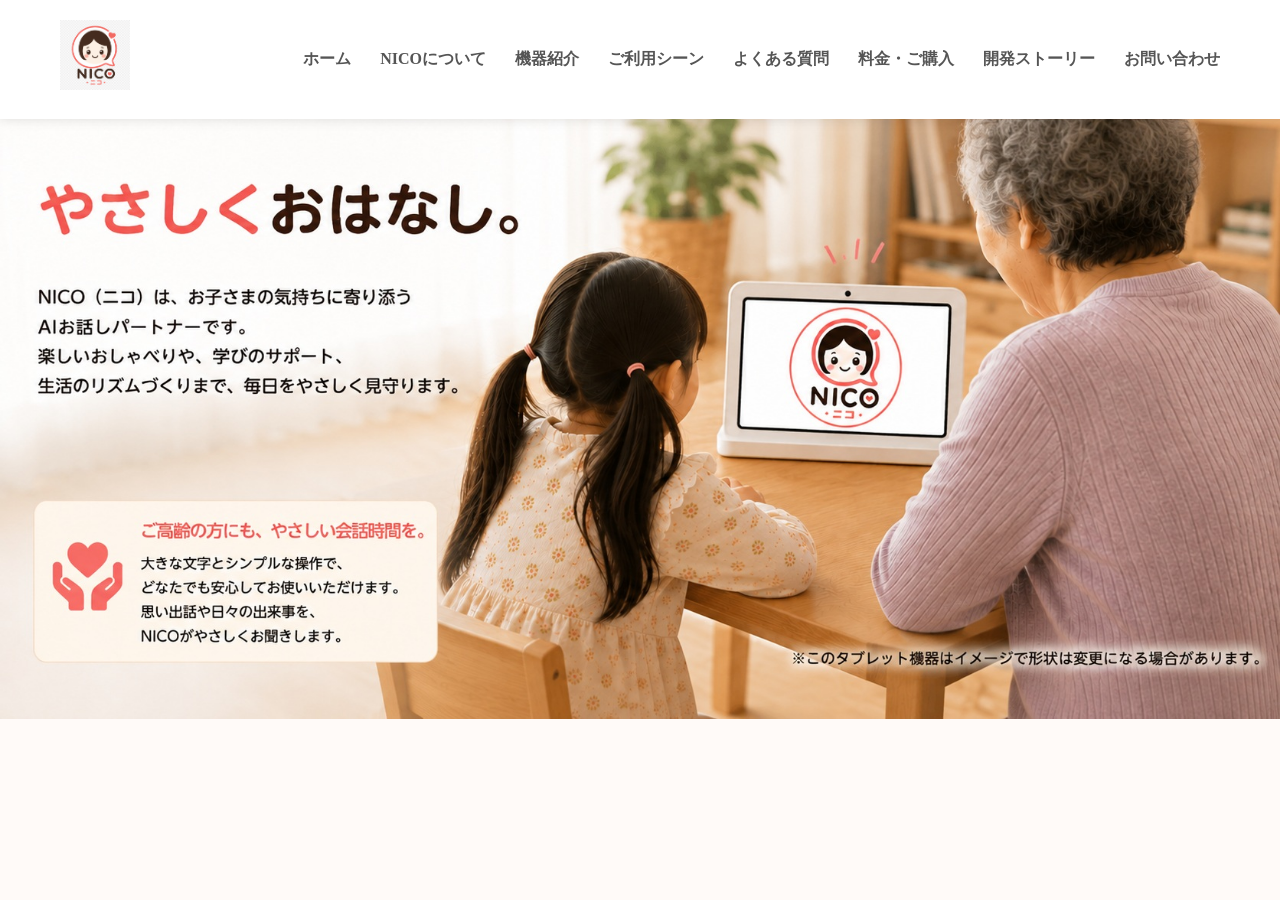
==== index.html @ 1f21d275 "Integrate Google Analytics tracking code Added Google Analytics tracking code to the head section." ====
<!DOCTYPE html>
<html lang="ja">

<head>
<!-- Google tag (gtag.js) -->
<script async src="https://www.googletagmanager.com/gtag/js?id=G-2ZCVPE2921"></script>
<script>
  window.dataLayer = window.dataLayer || [];
  function gtag(){dataLayer.push(arguments);}
  gtag('js', new Date());

  gtag('config', 'G-2ZCVPE2921');
</script>
    
    <meta charset="UTF-8">
    <meta name="viewport" content="width=device-width, initial-scale=1.0">

    <title>NICO | あなたに寄り添うAI</title>

    <link rel="stylesheet" href="style.css">

</head>

<body>

<header>

    <div class="logo">
        <img src="images/nico.png" alt="NICOロゴ">
    </div>

    <nav>

        <a href="#">ホーム</a>
       <a href="pages/about.html">NICOについて</a>
      <a href="pages/device.html">機器紹介</a>
       <a href="pages/scene.html">ご利用シーン</a>
        <a href="pages/faq.html">よくある質問</a>
        <a href="pages/price.html">料金・ご購入</a>
        <a href="pages/story.html">開発ストーリー</a>
        <a href="contact.html">お問い合わせ</a>

    </nav>

</header>


<section class="hero">

    <img src="images/top.jpg" alt="トップ画像">

</section>


<script src="script.js"></script>

</body>

</html>
---- style.css ----
*{
margin:0;
padding:0;
box-sizing:border-box;
}

body{
font-family:"Yu Gothic";
background:#fffaf8;
color:#333;
}

header{

display:flex;
justify-content:space-between;
align-items:center;

padding:20px 60px;

background:white;

position:fixed;
top:0;
width:100%;

box-shadow:0 3px 10px rgba(0,0,0,.08);

z-index:999;
}

.logo{

font-size:36px;

font-weight:bold;

color:#ff6b6b;

}

nav a{

text-decoration:none;

margin-left:25px;

color:#555;

font-weight:bold;

}

nav a:hover{

color:#ff6b6b;

}

.hero{
    width:100%;
    margin-top:110px;
}

.hero img{
    width:100%;
    height:auto;
    display:block;
}

.hero h1{

font-size:70px;

color:#ff6b6b;

margin-bottom:20px;

}

.hero p{

font-size:28px;

line-height:1.8;

}

.btn-area{

margin-top:50px;

}

button{

padding:18px 40px;

font-size:18px;

margin:10px;

border:none;

border-radius:40px;

background:#ff6b6b;

color:white;

cursor:pointer;

transition:.3s;

}

button:hover{

transform:scale(1.08);

}

.about{

padding:180px 50px 120px;

text-align:center;

}

.about h2{

font-size:45px;

margin-bottom:30px;

color:#ff6b6b;

}

.about p{

font-size:24px;

line-height:2.4;

margin-top:50px;

}
.logo img{

height:70px;

}



.overlay{

background:rgba(255,255,255,.75);

width:100%;

height:100%;

display:flex;

flex-direction:column;

justify-content:center;

align-items:center;

}

.feature{

padding:120px 60px;

background:white;

}

.feature h2{

text-align:center;

font-size:48px;

color:#ff6b6b;

margin-bottom:60px;

}

.cards{

display:flex;

gap:30px;

justify-content:center;

flex-wrap:wrap;

}

.card{

width:320px;

padding:40px;

background:#fff6f6;

border-radius:25px;

box-shadow:0 10px 25px rgba(0,0,0,.08);

transition:.3s;

}

.card:hover{

transform:translateY(-10px);

}

.card h3{

font-size:28px;

margin-bottom:20px;

color:#ff6b6b;

}

.card p{

line-height:1.8;

font-size:18px;

}
.about-image{

    width:100%;

    max-width:1000px;

    display:block;

    margin:40px auto;

    border-radius:20px;

    box-shadow:0 10px 30px rgba(0,0,0,.15);

}
.device{

    padding:180px 50px 120px;

    text-align:center;

}

.device h2{

    font-size:45px;

    color:#ff6b6b;

    margin-bottom:40px;

}

.device p{

    font-size:24px;

    line-height:2.2;

}
.device-image{

    width:100%;

    max-width:1000px;

    display:block;

    margin:40px auto;

    border-radius:20px;

    box-shadow:0 10px 30px rgba(0,0,0,.15);

}
.scene{

    padding:180px 50px 120px;

    text-align:center;

}

.scene h2{

    font-size:45px;

    color:#ff6b6b;

    margin-bottom:40px;

}

.scene p{

    font-size:24px;

    line-height:2.2;

    margin-top:30px;

}

.scene-image{

    display:block;

    width:100%;

    max-width:1000px;

    margin:40px auto;

    border-radius:20px;

    box-shadow:0 10px 30px rgba(0,0,0,.15);

}
.price{

    padding:180px 50px 120px;

    text-align:center;

}

.price h2{

    font-size:45px;

    color:#ff6b6b;

    margin-bottom:40px;

}

.price p{

    font-size:24px;

    line-height:2.2;

    margin-top:30px;

}

.price-image{

    display:block;

    width:100%;

    max-width:1000px;

    margin:40px auto;

    border-radius:20px;

    box-shadow:0 10px 30px rgba(0,0,0,.15);

}
.story{

    padding:180px 50px 120px;

    text-align:center;

}

.story h2{

    font-size:45px;

    color:#ff6b6b;

    margin-bottom:40px;

}

.story p{

    font-size:24px;

    line-height:2.2;

    margin-top:30px;

}

.story-image{

    display:block;

    width:100%;

    max-width:1000px;

    margin:40px auto;

    border-radius:20px;

    box-shadow:0 10px 30px rgba(0,0,0,.15);

}
.faq{

    padding:180px 50px 120px;

}

.faq h2{

    text-align:center;

    font-size:45px;

    color:#ff6b6b;

    margin-bottom:50px;

}

.faq-box{

    max-width:1000px;

    margin:auto;

}

.faq-box h3{

    background:#ff6b6b;

    color:white;

    padding:15px 20px;

    border-radius:10px;

    margin-top:25px;

}

.faq-box p{

    background:#fff;

    padding:20px;

    border:1px solid #eee;

    border-radius:0 0 10px 10px;

    line-height:2;

    font-size:20px;

}
/* お問い合わせページ */

.contact{
    padding:180px 50px 120px;
    max-width:900px;
    margin:0 auto;
}

.contact h2{
    text-align:center;
    font-size:45px;
    color:#ff6b6b;
    margin-bottom:20px;
}

.contact-text{
    text-align:center;
    font-size:22px;
    line-height:2;
    margin-bottom:50px;
}

.contact-form{
    display:flex;
    flex-direction:column;
}

.contact-form label{
    margin:18px 0 8px;
    font-size:18px;
    font-weight:bold;
}

.contact-form input,
.contact-form textarea{
    width:100%;
    padding:15px;
    border:1px solid #ddd;
    border-radius:10px;
    font-size:16px;
    font-family:inherit;
}

.contact-form textarea{
    resize:vertical;
}

.contact-form button{
    width:250px;
    margin:40px auto 0;
}
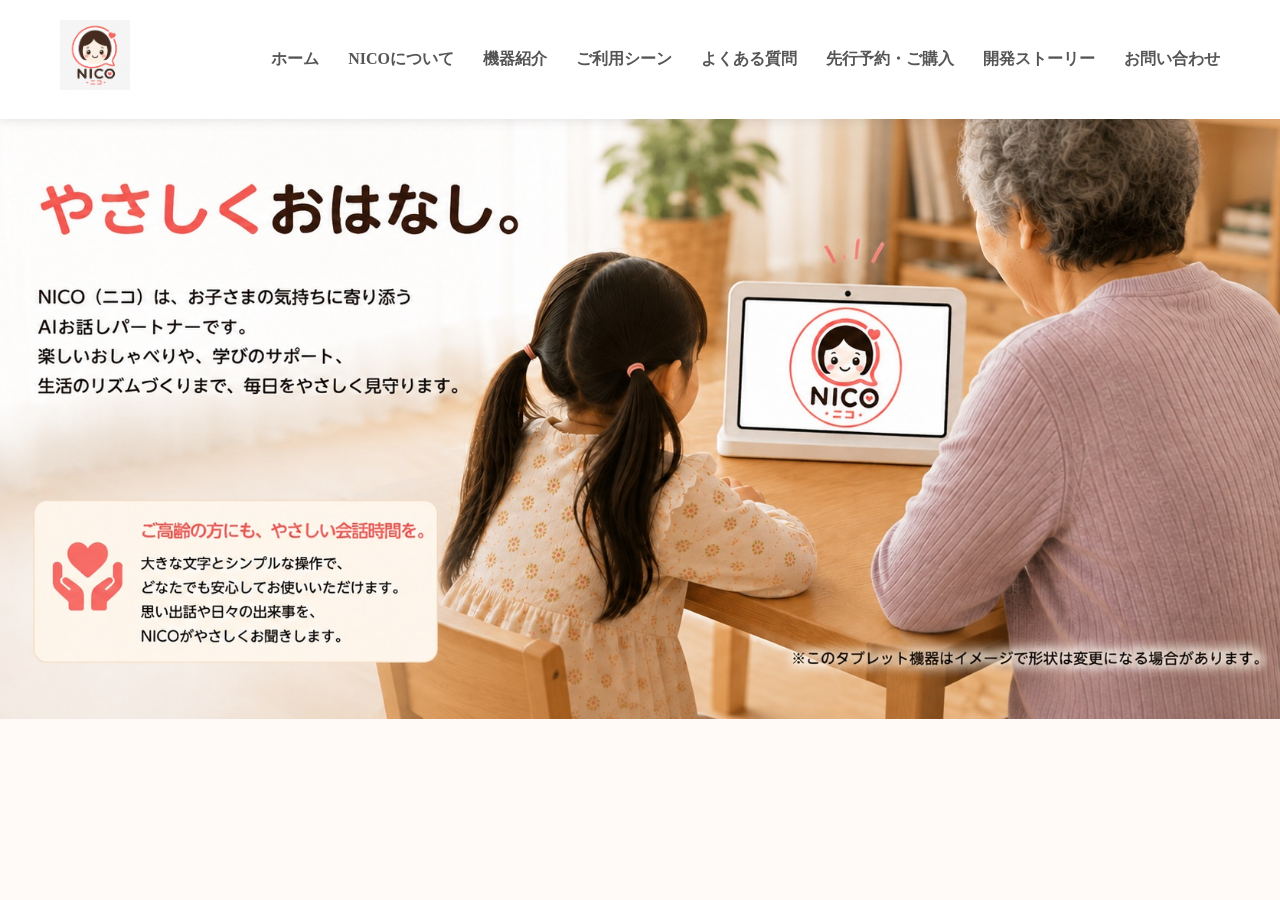
==== commit 6815d86f: "Update index.html" ====
--- a/index.html
+++ b/index.html
@@ -36,9 +36,9 @@
       <a href="pages/device.html">機器紹介</a>
        <a href="pages/scene.html">ご利用シーン</a>
         <a href="pages/faq.html">よくある質問</a>
-        <a href="pages/price.html">料金・ご購入</a>
+        <a href="pages/price.html">先行予約・ご購入</a>
         <a href="pages/story.html">開発ストーリー</a>
-        <a href="contact.html">お問い合わせ</a>
+       <a href="pages/contact.html">お問い合わせ</a>
 
     </nav>
 
--- a/style.css
+++ b/style.css
@@ -368,6 +368,13 @@
 
     margin-top:30px;
 
+}
+
+.price h3{
+    font-size:32px;
+    color:#333;
+    margin-top:60px;
+    margin-bottom:25px;
 }
 
 .price-image{
@@ -533,4 +540,4 @@
 .contact-form button{
     width:250px;
     margin:40px auto 0;
-}+}
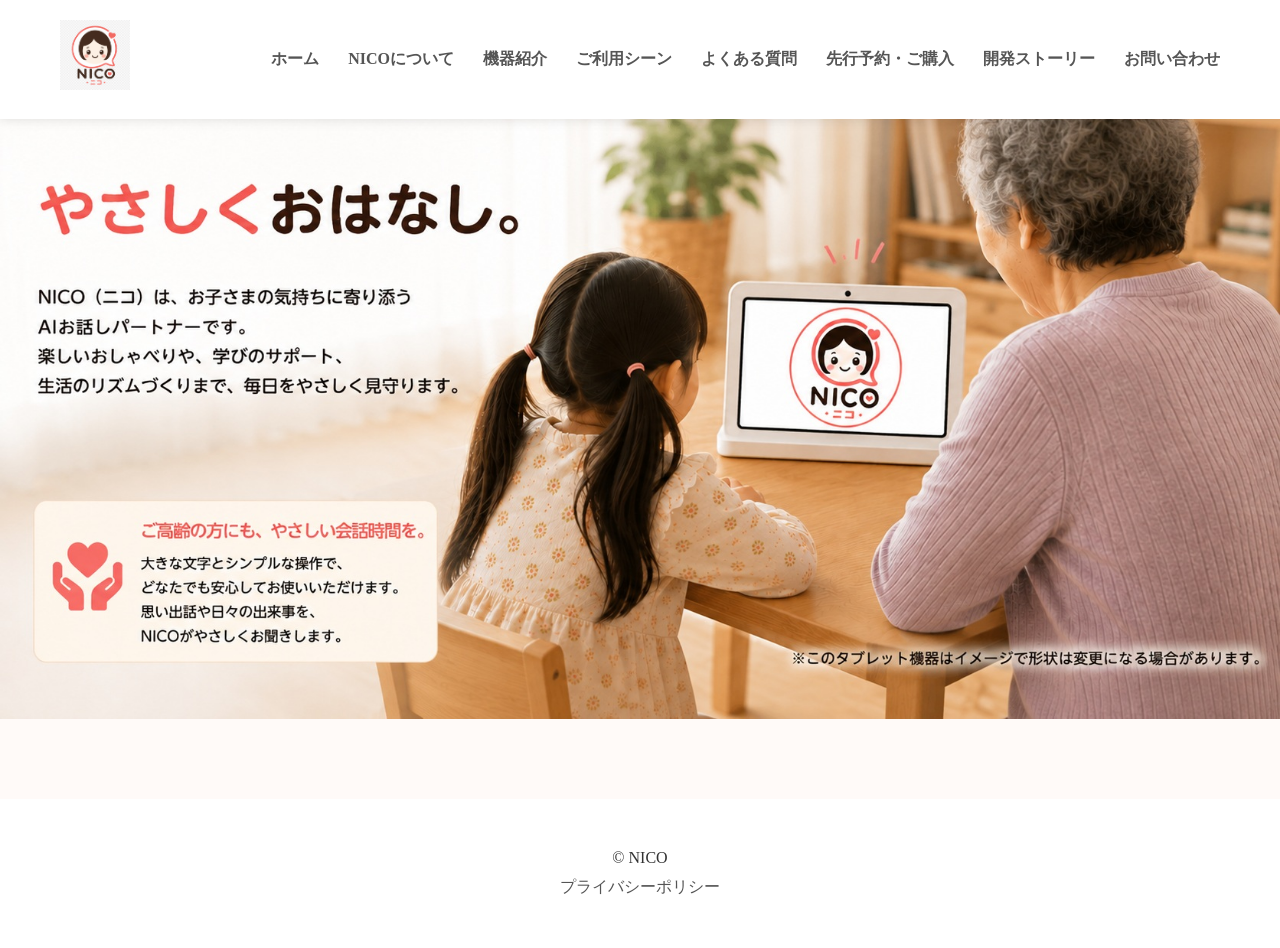
==== commit 5ab82a7a: "Update index.html" ====
--- a/index.html
+++ b/index.html
@@ -54,6 +54,18 @@
 
 <script src="script.js"></script>
 
+<footer class="site-footer">
+
+<p>
+© NICO
+</p>
+
+<p>
+<a href="pages/privacy.html">プライバシーポリシー</a>
+</p>
+
+</footer>
+  
 </body>
 
 </html>
--- a/style.css
+++ b/style.css
@@ -537,6 +537,26 @@
     resize:vertical;
 }
 
+.site-footer{
+    text-align:center;
+    padding:40px 20px;
+    background:#fff;
+    margin-top:80px;
+}
+
+.site-footer p{
+    margin:10px 0;
+    font-size:16px;
+}
+
+.site-footer a{
+    color:#555;
+    text-decoration:none;
+}
+
+.site-footer a:hover{
+    color:#ff6b6b;
+}
 .contact-form button{
     width:250px;
     margin:40px auto 0;
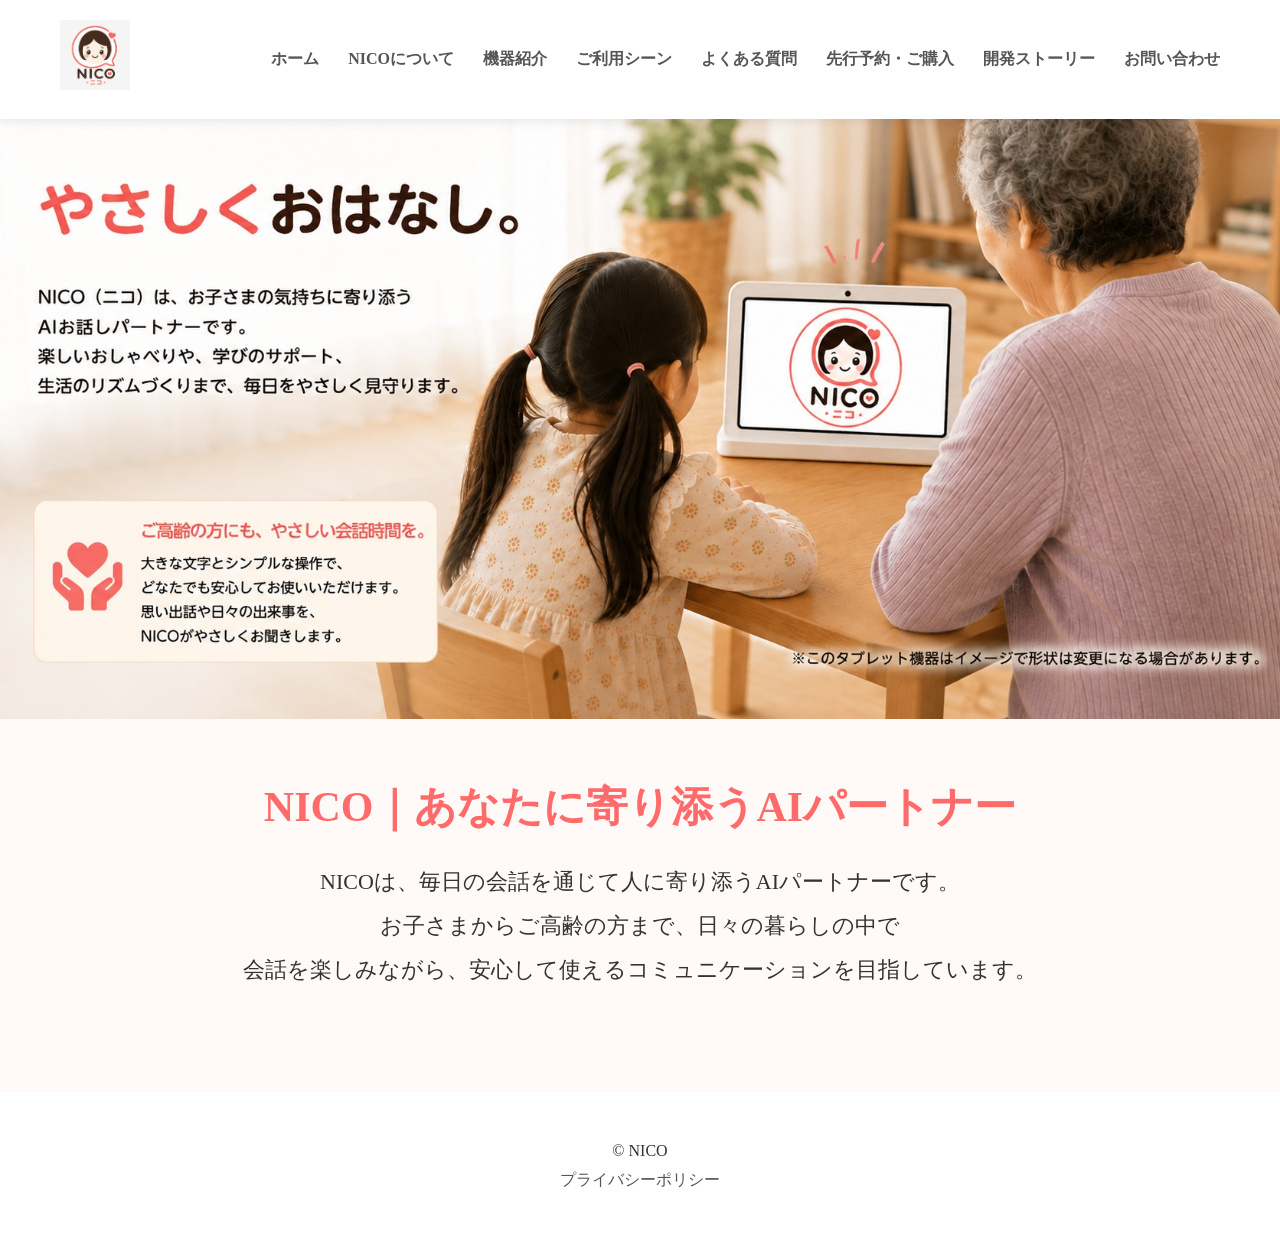
==== commit 847bf475: "Update index.html" ====
--- a/index.html
+++ b/index.html
@@ -15,8 +15,20 @@
     <meta charset="UTF-8">
     <meta name="viewport" content="width=device-width, initial-scale=1.0">
 
-    <title>NICO | あなたに寄り添うAI</title>
+    <title>NICO｜あなたに寄り添うAIパートナー</title>
 
+  <meta name="description" content="NICOは、子どもから高齢の方まで、毎日の会話を通じて寄り添うAIパートナーです。ご家庭での会話や見守り、暮らしをやさしくサポートします。">
+<meta property="og:title" content="NICO｜あなたに寄り添うAIパートナー">
+<meta property="og:description" content="NICOは、毎日の会話を通じて寄り添うAIパートナーです。">
+<meta property="og:type" content="website">
+<meta property="og:url" content="https://nicoproject.online/">
+<meta property="og:image" content="https://nicoproject.online/images/top.jpg">
+<meta property="og:site_name" content="NICO">
+<meta name="twitter:card" content="summary_large_image">
+<meta name="twitter:title" content="NICO｜あなたに寄り添うAIパートナー">
+<meta name="twitter:description" content="NICOは、毎日の会話を通じて寄り添うAIパートナーです。">
+<meta name="twitter:image" content="https://nicoproject.online/images/top.jpg">
+  
     <link rel="stylesheet" href="style.css">
 
 </head>
@@ -51,6 +63,17 @@
 
 </section>
 
+<section class="hero-text">
+
+    <h1>NICO｜あなたに寄り添うAIパートナー</h1>
+
+    <p>
+        NICOは、毎日の会話を通じて人に寄り添うAIパートナーです。<br>
+        お子さまからご高齢の方まで、日々の暮らしの中で<br>
+        会話を楽しみながら、安心して使えるコミュニケーションを目指しています。
+    </p>
+
+</section>  
 
 <script src="script.js"></script>
 
--- a/style.css
+++ b/style.css
@@ -561,3 +561,162 @@
     width:250px;
     margin:40px auto 0;
 }
+
+.privacy{
+    padding:180px 50px 120px;
+    max-width:1000px;
+    margin:0 auto;
+}
+
+.privacy h2{
+    text-align:center;
+    font-size:45px;
+    color:#ff6b6b;
+    margin-bottom:60px;
+}
+
+.privacy h3{
+    font-size:28px;
+    color:#333;
+    margin-top:50px;
+    margin-bottom:20px;
+}
+
+.privacy p{
+    font-size:20px;
+    line-height:2.2;
+    margin-top:15px;
+}
+
+.price-button{
+    display:block;
+    width:320px;
+    margin:40px auto;
+    padding:20px 30px;
+    text-align:center;
+    background:#ff6b6b;
+    color:#fff;
+    font-size:24px;
+    font-weight:bold;
+    text-decoration:none;
+    border-radius:12px;
+}
+
+.price-button:hover{
+    opacity:0.85;
+}
+
+@media (max-width: 768px){
+
+    header{
+        flex-direction:column;
+        padding:15px 20px;
+    }
+
+    .logo img{
+        height:55px;
+    }
+
+    nav{
+        display:flex;
+        flex-wrap:wrap;
+        justify-content:center;
+        gap:8px;
+        margin-top:10px;
+    }
+
+    nav a{
+        margin-left:0;
+        font-size:14px;
+        padding:5px 8px;
+    }
+
+        
+   .hero{
+    margin-top:0;
+    padding-top:280px;
+}
+
+    .hero h1{
+        font-size:42px;
+    }
+
+    .hero p{
+        font-size:20px;
+    }
+
+    .price,
+    .about,
+    .device,
+    .scene,
+    .story,
+    .contact,
+    .faq,
+    .privacy{
+        padding-left:20px;
+        padding-right:20px;
+        padding-top:280px;
+    }
+
+    .price h2,
+    .about h2,
+    .device h2,
+    .scene h2,
+    .story h2,
+    .contact h2,
+    .faq h2,
+    .privacy h2{
+        font-size:34px;
+    }
+
+    .price p,
+    .about p,
+    .device p,
+    .scene p,
+    .story p{
+        font-size:18px;
+    }
+
+    .price-button{
+        width:90%;
+        max-width:320px;
+        font-size:20px;
+    }
+
+}
+
+.hero-text{
+    max-width:900px;
+    margin:60px auto 100px;
+    padding:0 30px;
+    text-align:center;
+}
+
+.hero-text h1{
+    font-size:42px;
+    color:#ff6b6b;
+    margin-bottom:25px;
+}
+
+.hero-text p{
+    font-size:22px;
+    line-height:2;
+}
+
+@media (max-width:768px){
+
+    .hero-text{
+        margin:40px auto 70px;
+        padding:0 20px;
+    }
+
+    .hero-text h1{
+        font-size:30px;
+    }
+
+    .hero-text p{
+        font-size:18px;
+        line-height:1.9;
+    }
+
+}
